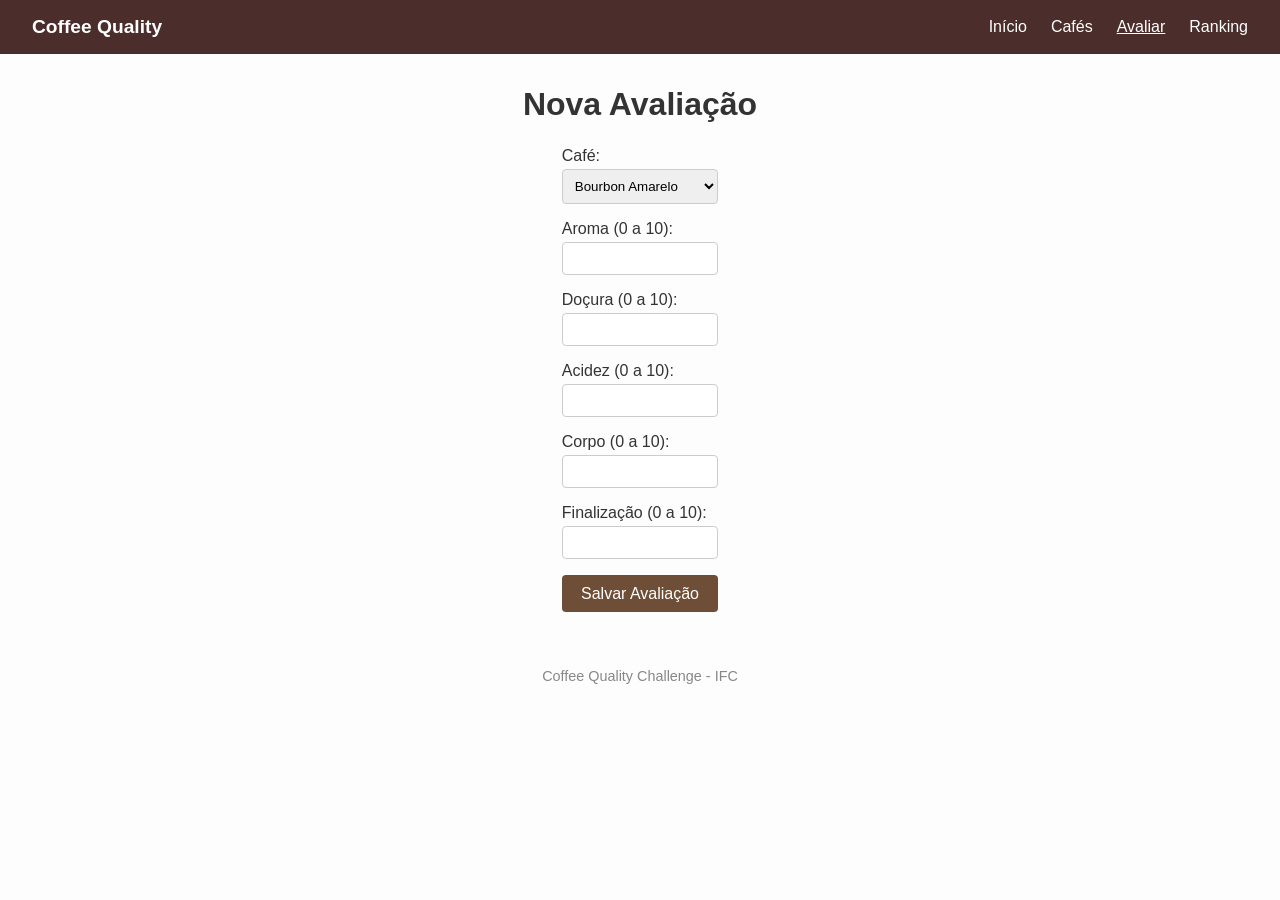
==== avaliar.html @ 58183565 "first commit" ====
<!DOCTYPE html>
<html lang="pt-BR">
<head>
  <meta charset="UTF-8">
  <meta name="viewport" content="width=device-width, initial-scale=1.0">
  <title>Avaliar - Coffee Quality Challenge</title>
  <link rel="stylesheet" href="estilo.css">
</head>
<body>

  <header class="cabecalho">
    <nav class="barra-navegacao">
      <span class="logo">Coffee Quality</span>
      <ul class="links-navegacao">
        <li><a href="index.html">Início</a></li>
        <li><a href="cafes.html">Cafés</a></li>
        <li><a href="avaliar.html" class="ativo">Avaliar</a></li>
        <li><a href="ranking.html">Ranking</a></li>
      </ul>
    </nav>
  </header>

  <main>
    <h1 class="titulo-pagina">Nova Avaliação</h1>

    <form id="formulario-avaliacao" class="formulario-avaliacao">

      <div class="grupo-formulario">
        <label for="cafe">Café:</label>
        <select id="cafe" name="cafe" required></select>
      </div>

      <div class="grupo-formulario">
        <label for="aroma">Aroma (0 a 10):</label>
        <input type="number" id="aroma" name="aroma" min="0" max="10" step="0.1" required>
      </div>

      <div class="grupo-formulario">
        <label for="docura">Doçura (0 a 10):</label>
        <input type="number" id="docura" name="docura" min="0" max="10" step="0.1" required>
      </div>

      <div class="grupo-formulario">
        <label for="acidez">Acidez (0 a 10):</label>
        <input type="number" id="acidez" name="acidez" min="0" max="10" step="0.1" required>
      </div>

      <div class="grupo-formulario">
        <label for="corpo">Corpo (0 a 10):</label>
        <input type="number" id="corpo" name="corpo" min="0" max="10" step="0.1" required>
      </div>

      <div class="grupo-formulario">
        <label for="finalizacao">Finalização (0 a 10):</label>
        <input type="number" id="finalizacao" name="finalizacao" min="0" max="10" step="0.1" required>
      </div>

      <button type="submit" class="botao">Salvar Avaliação</button>

      <p id="mensagem-avaliacao" class="mensagem escondido"></p>
    </form>
  </main>

  <footer class="rodape">
    <p>Coffee Quality Challenge - IFC</p>
  </footer>

  <script src="script.js"></script>
</body>
</html>
---- estilo.css ----
* {
  margin: 0;
  padding: 0;
  box-sizing: border-box;
}

body {
  font-family: Arial, Helvetica, sans-serif;
  color: #333;
  background-color: #fdfdfd;
}

a {
  text-decoration: none;
  color: inherit;
}

ul, ol {
  list-style: none;
}

.escondido {
  display: none;
}

.cabecalho {
  background-color: #4b2e2b;
  color: #fff;
  padding: 1rem 2rem;
}

.barra-navegacao {
  display: flex;
  justify-content: space-between;
  align-items: center;
  flex-wrap: wrap;
}

.logo {
  font-size: 1.2rem;
  font-weight: bold;
}

.links-navegacao {
  display: flex;
  gap: 1.5rem;
}

.links-navegacao a.ativo {
  text-decoration: underline;
}

main {
  max-width: 900px;
  margin: 0 auto;
  padding: 2rem 1rem;
  display: flex;
  flex-direction: column;
  align-items: center;
}

.titulo-pagina {
  margin-bottom: 1.5rem;
}

.destaque {
  text-align: center;
  padding: 3rem 1rem;
}

.destaque h1 {
  margin-bottom: 0.5rem;
}

.destaque .subtitulo {
  margin-bottom: 1.5rem;
}

.destaque p {
  margin-bottom: 1.5rem;
}

.botao {
  display: inline-block;
  background-color: #6f4e37;
  color: #fff;
  padding: 0.6rem 1.2rem;
  border: none;
  border-radius: 4px;
  cursor: pointer;
  font-size: 1rem;
}

.lista-cartoes {
  display: flex;
  flex-wrap: wrap;
  gap: 1rem;
}

.cartao {
  border: 1px solid #ddd;
  border-radius: 4px;
  padding: 1rem;
  width: 220px;
}

.cartao h2 {
  margin-bottom: 0.25rem;
}

.cartao p {
  margin-bottom: 1rem;
  color: #666;
}

.formulario-avaliacao {
  display: flex;
  flex-direction: column;
  gap: 1rem;
  max-width: 400px;
}

.grupo-formulario {
  display: flex;
  flex-direction: column;
  gap: 0.25rem;
}

.grupo-formulario input,
.grupo-formulario select {
  padding: 0.5rem;
  border: 1px solid #ccc;
  border-radius: 4px;
}

.mensagem {
  padding: 0.6rem;
  border-radius: 4px;
  background-color: #e6f4ea;
  color: #256029;
}

.lista-ranking {
  display: flex;
  flex-direction: column;
  gap: 0.75rem;
}

.item-ranking {
  display: flex;
  justify-content: space-between;
  border: 1px solid #ddd;
  border-radius: 4px;
  padding: 0.75rem 1rem;
}

.item-ranking.primeiro {
  border-color: #d4af37;
  background-color: #fdf6e3;
}

.rodape {
  text-align: center;
  padding: 1.5rem;
  color: #888;
  font-size: 0.9rem;
}
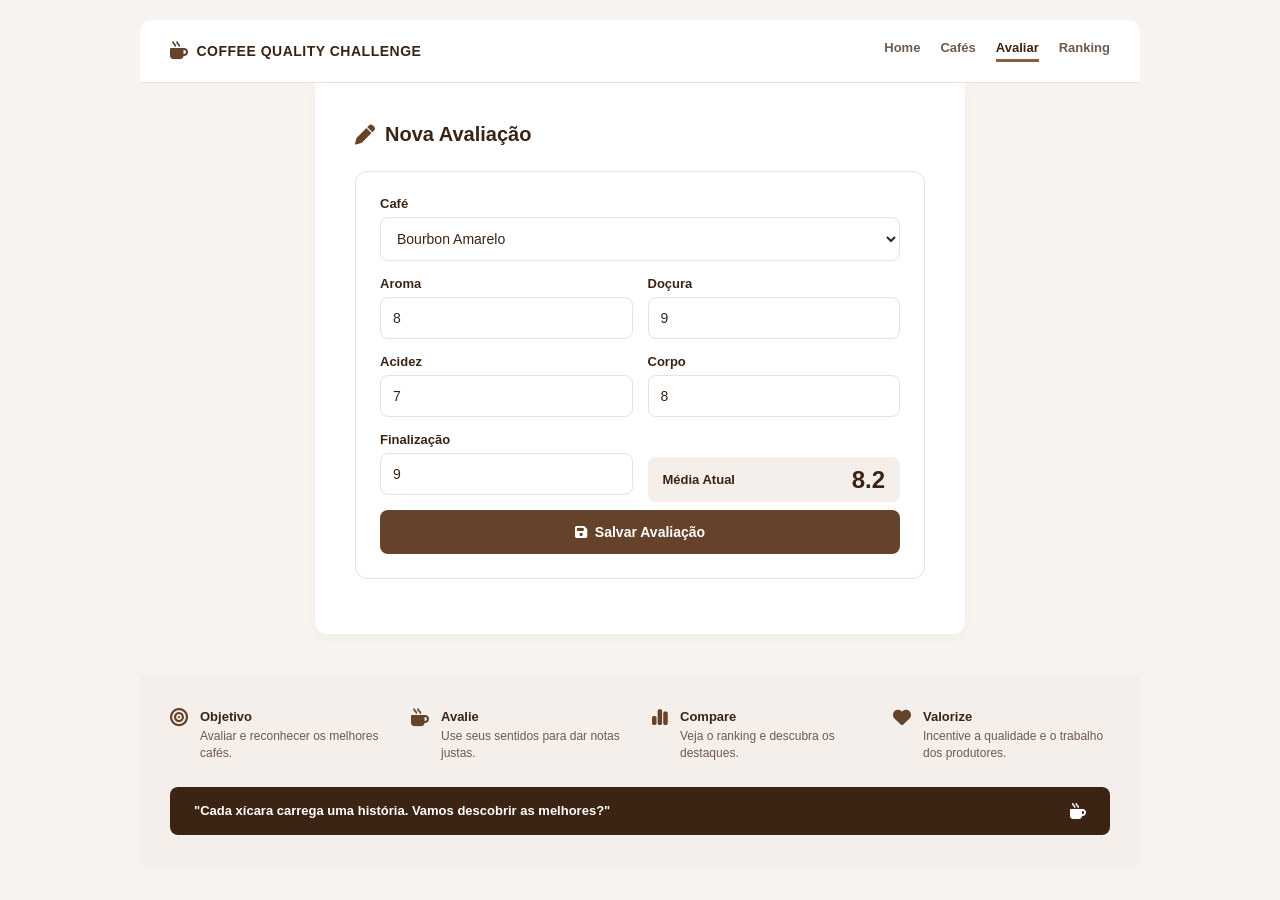
==== commit 01700c76: "alterações" ====
--- a/avaliar.html
+++ b/avaliar.html
@@ -1,70 +1,111 @@
 <!DOCTYPE html>
 <html lang="pt-BR">
 <head>
-  <meta charset="UTF-8">
-  <meta name="viewport" content="width=device-width, initial-scale=1.0">
-  <title>Avaliar - Coffee Quality Challenge</title>
-  <link rel="stylesheet" href="estilo.css">
+<meta charset="UTF-8">
+<meta name="viewport" content="width=device-width, initial-scale=1.0">
+<title>Coffee Quality Challenge - Avaliar</title>
+<link rel="stylesheet" href="https://cdnjs.cloudflare.com/ajax/libs/font-awesome/6.4.2/css/all.min.css">
+<link rel="stylesheet" href="styles.css">
 </head>
 <body>
 
-  <header class="cabecalho">
-    <nav class="barra-navegacao">
-      <span class="logo">Coffee Quality</span>
-      <ul class="links-navegacao">
-        <li><a href="index.html">Início</a></li>
-        <li><a href="cafes.html">Cafés</a></li>
-        <li><a href="avaliar.html" class="ativo">Avaliar</a></li>
-        <li><a href="ranking.html">Ranking</a></li>
-      </ul>
-    </nav>
-  </header>
+<header>
+  <div class="logo"><i class="fa-solid fa-mug-hot"></i> COFFEE QUALITY CHALLENGE</div>
+  <nav>
+    <a href="index.html">Home</a>
+    <a href="cafes.html">Cafés</a>
+    <a href="avaliar.html" class="active">Avaliar</a>
+    <a href="ranking.html">Ranking</a>
+  </nav>
+</header>
 
-  <main>
-    <h1 class="titulo-pagina">Nova Avaliação</h1>
+<main class="page" style="max-width:650px;">
+  <h2><i class="fa-solid fa-pen"></i> Nova Avaliação</h2>
 
-    <form id="formulario-avaliacao" class="formulario-avaliacao">
+  <div class="card">
+    <label for="cafe">Café</label>
+    <select id="cafe">
+      <option selected>Bourbon Amarelo</option>
+      <option>Catuaí Vermelho</option>
+      <option>Arara</option>
+      <option>Mundo Novo</option>
+    </select>
 
-      <div class="grupo-formulario">
-        <label for="cafe">Café:</label>
-        <select id="cafe" name="cafe" required></select>
+    <div class="row2">
+      <div>
+        <label for="aroma">Aroma</label>
+        <input type="text" id="aroma" value="8">
       </div>
+      <div>
+        <label for="docura">Doçura</label>
+        <input type="text" id="docura" value="9">
+      </div>
+    </div>
 
-      <div class="grupo-formulario">
-        <label for="aroma">Aroma (0 a 10):</label>
-        <input type="number" id="aroma" name="aroma" min="0" max="10" step="0.1" required>
+    <div class="row2">
+      <div>
+        <label for="acidez">Acidez</label>
+        <input type="text" id="acidez" value="7">
       </div>
+      <div>
+        <label for="corpo">Corpo</label>
+        <input type="text" id="corpo" value="8">
+      </div>
+    </div>
 
-      <div class="grupo-formulario">
-        <label for="docura">Doçura (0 a 10):</label>
-        <input type="number" id="docura" name="docura" min="0" max="10" step="0.1" required>
+    <div class="row2">
+      <div>
+        <label for="finalizacao">Finalização</label>
+        <input type="text" id="finalizacao" value="9">
       </div>
+      <div>
+        <div class="media-box" style="margin-top: 25px;">
+          <p style="margin:0; font-size: 13px; font-weight: 700;">Média Atual</p>
+          <div class="numero">8.2</div>
+        </div>
+      </div>
+    </div>
 
-      <div class="grupo-formulario">
-        <label for="acidez">Acidez (0 a 10):</label>
-        <input type="number" id="acidez" name="acidez" min="0" max="10" step="0.1" required>
+    <button class="btn"><i class="fa-solid fa-floppy-disk"></i> Salvar Avaliação</button>
+  </div>
+</main>
+
+<footer>
+  <div class="footer-grid">
+    <div class="footer-item">
+      <div class="icone"><i class="fa-solid fa-bullseye"></i></div>
+      <div>
+        <h4>Objetivo</h4>
+        <p>Avaliar e reconhecer os melhores cafés.</p>
       </div>
+    </div>
+    <div class="footer-item">
+      <div class="icone"><i class="fa-solid fa-mug-hot"></i></div>
+      <div>
+        <h4>Avalie</h4>
+        <p>Use seus sentidos para dar notas justas.</p>
+      </div>
+    </div>
+    <div class="footer-item">
+      <div class="icone"><i class="fa-solid fa-chart-simple"></i></div>
+      <div>
+        <h4>Compare</h4>
+        <p>Veja o ranking e descubra os destaques.</p>
+      </div>
+    </div>
+    <div class="footer-item">
+      <div class="icone"><i class="fa-solid fa-heart"></i></div>
+      <div>
+        <h4>Valorize</h4>
+        <p>Incentive a qualidade e o trabalho dos produtores.</p>
+      </div>
+    </div>
+  </div>
+  <div class="footer-quote">
+    <span>"Cada xícara carrega uma história. Vamos descobrir as melhores?"</span>
+    <i class="fa-solid fa-mug-hot"></i>
+  </div>
+</footer>
 
-      <div class="grupo-formulario">
-        <label for="corpo">Corpo (0 a 10):</label>
-        <input type="number" id="corpo" name="corpo" min="0" max="10" step="0.1" required>
-      </div>
-
-      <div class="grupo-formulario">
-        <label for="finalizacao">Finalização (0 a 10):</label>
-        <input type="number" id="finalizacao" name="finalizacao" min="0" max="10" step="0.1" required>
-      </div>
-
-      <button type="submit" class="botao">Salvar Avaliação</button>
-
-      <p id="mensagem-avaliacao" class="mensagem escondido"></p>
-    </form>
-  </main>
-
-  <footer class="rodape">
-    <p>Coffee Quality Challenge - IFC</p>
-  </footer>
-
-  <script src="script.js"></script>
 </body>
 </html>
--- a/styles.css
+++ b/styles.css
@@ -0,0 +1,409 @@
+* {
+  box-sizing: border-box;
+  margin: 0;
+  padding: 0;
+  font-family: -apple-system, BlinkMacSystemFont, "Segoe UI", Roboto, Helvetica, Arial, sans-serif;
+}
+
+body {
+  background-color: #F7F4EF; 
+  color: #3C2415;            
+  padding: 20px;
+  display: flex;
+  flex-direction: column;
+  align-items: center;
+  min-height: 100vh;
+}
+
+header, main, section, footer {
+  width: 100%;
+  max-width: 1000px;
+  margin: 0 auto;
+}
+
+i {
+  color: #65432A; 
+}
+
+header {
+  background: #FFF;
+  padding: 20px 30px;
+  border-radius: 12px 12px 0 0;
+  display: flex;
+  justify-content: space-between;
+  align-items: center;
+  border-bottom: 1px solid #EAE3D8;
+}
+
+.logo {
+  font-size: 14px;
+  font-weight: 800;
+  color: #3C2415;
+  letter-spacing: 0.5px;
+  display: flex;
+  align-items: center;
+  gap: 8px;
+}
+
+.logo i {
+  font-size: 18px;
+}
+
+nav {
+  display: flex;
+  gap: 20px;
+}
+
+nav a {
+  text-decoration: none;
+  color: #6E5A4F;
+  font-size: 13px;
+  font-weight: 600;
+  padding-bottom: 4px;
+  transition: color 0.2s;
+}
+
+nav a:hover, nav a.active {
+  color: #3C2415;
+  border-bottom: 3px solid #8B5E3C; 
+}
+
+.page {
+  background: #FFF;
+  padding: 40px;
+  border-radius: 0 0 12px 12px;
+  margin-bottom: 20px;
+  box-shadow: 0 4px 12px rgba(60, 36, 21, 0.03);
+}
+
+.hero-section {
+  text-align: center;
+  padding: 40px 0;
+}
+
+.hero-icon {
+  font-size: 50px;
+  color: #65432A;
+  margin-bottom: 15px;
+}
+
+h1 {
+  font-size: 26px;
+  font-weight: 800;
+  color: #3C2415;
+  letter-spacing: 0.5px;
+  margin-bottom: 10px;
+}
+
+h2 {
+  font-size: 20px;
+  font-weight: 700;
+  color: #3C2415;
+  margin-bottom: 25px;
+  display: flex;
+  align-items: center;
+  gap: 10px;
+}
+
+.card {
+  background: #FFF;
+  border: 1px solid #EAE3D8;
+  border-radius: 12px;
+  padding: 24px;
+  margin-bottom: 15px;
+}
+
+label {
+  display: block;
+  font-size: 13px;
+  font-weight: 700;
+  color: #3C2415;
+  margin-bottom: 6px;
+}
+
+input[type="text"], select {
+  width: 100%;
+  padding: 12px;
+  border: 1px solid #EAE3D8;
+  background: #FFF;
+  border-radius: 8px;
+  font-size: 14px;
+  color: #3C2415;
+  margin-bottom: 15px;
+}
+
+.row2 {
+  display: grid;
+  grid-template-columns: 1fr 1fr;
+  gap: 15px;
+}
+
+.btn {
+  display: flex;
+  align-items: center;
+  justify-content: center;
+  gap: 8px;
+  background: #65432A; 
+  color: #FFF;
+  border: none;
+  padding: 14px;
+  border-radius: 8px;
+  font-size: 14px;
+  font-weight: 700;
+  cursor: pointer;
+  text-align: center;
+  text-decoration: none;
+  width: 100%;
+}
+
+.btn i {
+  color: #FFF;
+}
+
+.btn:hover {
+  background: #523520;
+}
+
+.btn-outline {
+  border: 1px solid #EAE3D8;
+  color: #65432A;
+  background: #FFF;
+  padding: 8px 20px;
+  border-radius: 8px;
+  font-size: 13px;
+  font-weight: 700;
+  text-decoration: none;
+}
+
+.btn-outline:hover {
+  background: #FDFBF9;
+  border-color: #65432A;
+}
+
+.media-box {
+  background: #F4EFEA;
+  border-radius: 8px;
+  padding: 10px 15px;
+  display: flex;
+  justify-content: space-between;
+  align-items: center;
+  height: 45px;
+}
+
+.stats {
+  display: flex;
+  gap: 15px;
+  justify-content: center;
+  margin: 30px 0;
+}
+
+.stat-box {
+  background: #FFF;
+  border: 1px solid #EAE3D8;
+  border-radius: 12px;
+  padding: 20px;
+  flex: 1;
+  max-width: 220px;
+  text-align: center;
+}
+
+.stat-box i {
+  font-size: 22px;
+  margin-bottom: 8px;
+}
+
+.stat-box p {
+  font-size: 13px;
+  color: #6E5A4F;
+  margin-bottom: 5px;
+}
+
+.stat-box .numero, .media-box .numero {
+  font-size: 24px;
+  font-weight: 800;
+}
+
+.cafe-item {
+  display: flex;
+  justify-content: space-between;
+  align-items: center;
+}
+
+.cafe-item .info {
+  display: flex;
+  align-items: center;
+  gap: 15px;
+}
+
+.bean-box {
+  background: #F4EFEA;
+  width: 45px;
+  height: 45px;
+  display: flex;
+  align-items: center;
+  justify-content: center;
+  border-radius: 8px;
+}
+
+.bean-box i {
+  font-size: 18px;
+}
+
+section.about-section {
+  background: #F4EFEA;
+  border-radius: 12px;
+  padding: 40px;
+  display: flex;
+  gap: 30px;
+  align-items: center;
+  margin-top: 20px;
+}
+
+.about-icon {
+  font-size: 45px;
+  color: #65432A;
+}
+
+.ranking-layout {
+  display: grid;
+  grid-template-columns: 1.7fr 1.3fr;
+  gap: 20px;
+  background: transparent;
+  padding: 0;
+}
+
+.ranking-section, .metodologia-section {
+  background: #FFF;
+  padding: 30px;
+  border-radius: 12px;
+}
+
+.ranking-item {
+  display: flex;
+  justify-content: space-between;
+  align-items: center;
+  border-bottom: 1px solid #F4EFEA;
+  padding: 16px 0;
+}
+
+.ranking-item:last-child {
+  border-bottom: none;
+}
+
+.posicao-info {
+  display: flex;
+  align-items: center;
+  gap: 12px;
+}
+
+.podio-medalha {
+  font-size: 18px;
+  width: 30px;
+  text-align: center;
+}
+
+.podio-medalha .fa-medal.ouro { color: #D4AF37; }
+.podio-medalha .fa-medal.prata { color: #AAA9AD; }
+.podio-medalha .fa-medal.bronze { color: #CD7F32; }
+
+.posicao-numero {
+  font-weight: 800;
+  width: 20px;
+  color: #6E5A4F;
+}
+
+.media-ranking {
+  font-weight: 800;
+  font-size: 16px;
+}
+
+.metodologia-card {
+  background: #F9F6F2;
+  border: none;
+  padding: 20px;
+  border-radius: 8px;
+}
+
+.metodologia-header {
+  display: flex;
+  align-items: center;
+  gap: 10px;
+  margin-bottom: 15px;
+}
+
+.metodologia-card ul {
+  list-style: none;
+  padding-left: 5px;
+  margin: 15px 0;
+}
+
+.metodologia-card ul li {
+  margin-bottom: 8px;
+  font-size: 14px;
+  color: #6E5A4F;
+}
+
+.metodologia-card ul li::before {
+  content: "• ";
+  color: #8B5E3C;
+  font-weight: bold;
+  margin-right: 5px;
+}
+
+footer {
+  background: #F4EFEA;
+  padding: 35px 30px;
+  border-radius: 0 0 12px 12px;
+  margin-top: 20px;
+}
+
+.footer-grid {
+  display: grid;
+  grid-template-columns: repeat(auto-fit, minmax(200px, 1fr));
+  gap: 24px;
+  margin-bottom: 25px;
+}
+
+.footer-item {
+  display: flex;
+  gap: 12px;
+}
+
+.footer-item .icone i {
+  font-size: 18px;
+}
+
+.footer-item h4 {
+  font-size: 13px;
+  margin-bottom: 4px;
+}
+
+.footer-item p {
+  font-size: 12px;
+  color: #6E5A4F;
+  line-height: 1.4;
+}
+
+.footer-quote {
+  background: #3C2415; 
+  color: #FFF;
+  padding: 16px 24px;
+  border-radius: 8px;
+  display: flex;
+  justify-content: space-between;
+  align-items: center;
+  font-size: 13px;
+  font-weight: 600;
+}
+
+.footer-quote i {
+  color: #FFF;
+  font-size: 16px;
+}
+
+@media (max-width: 768px) {
+  .ranking-layout { grid-template-columns: 1fr; }
+  .row2 { grid-template-columns: 1fr; gap: 0; }
+  .stats { flex-direction: column; align-items: center; }
+  .stat-box { width: 100%; max-width: none; }
+}
